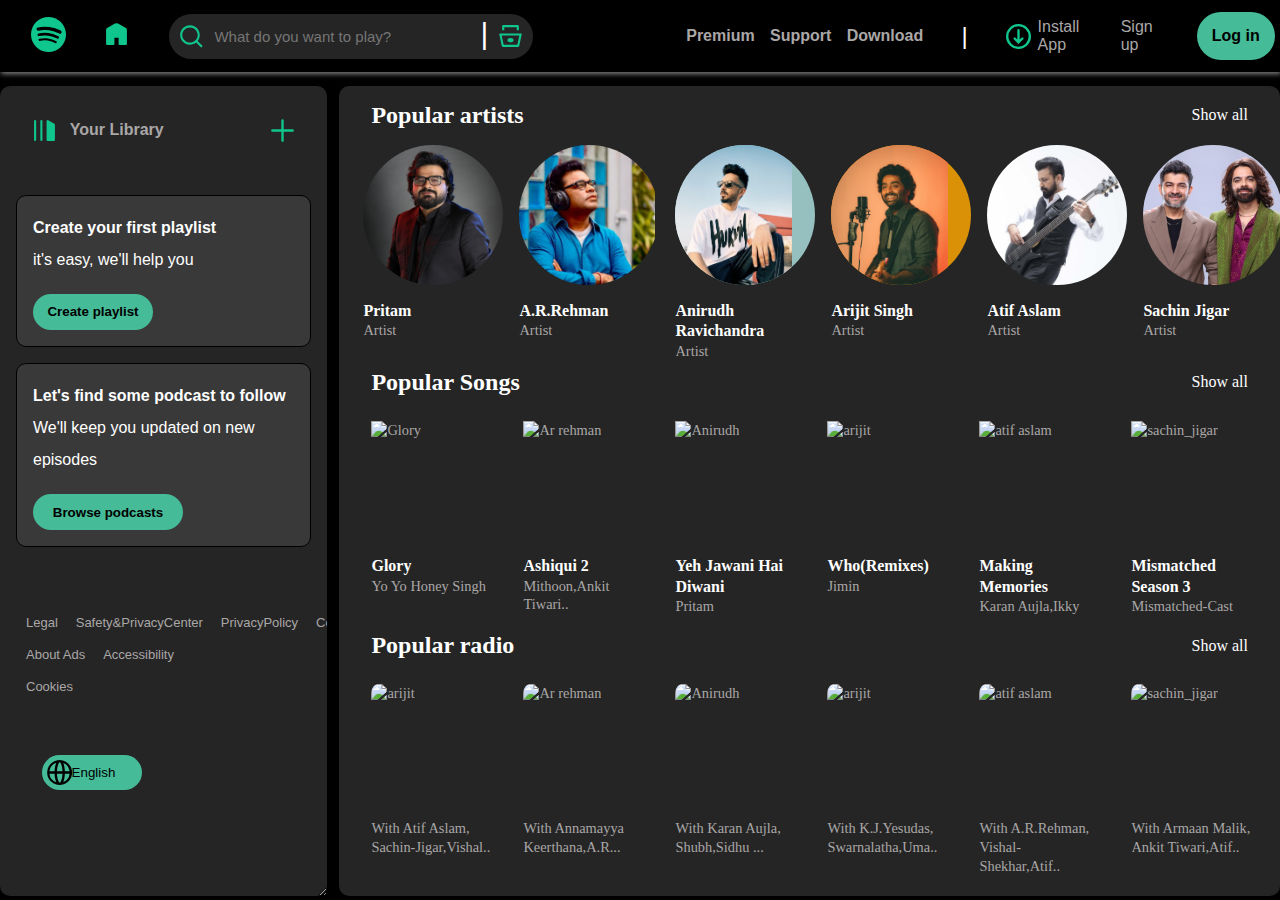
==== index.html @ 8db2e3e6 "some few updates and right sectoion almostr ready" ====
<!DOCTYPE html>
<html lang="en">
  <head>
    <meta charset="UTF-8" />
    <meta name="viewport" content="width=device-width, initial-scale=1.0" />
    <link rel="stylesheet" href="style.css" />
    <link rel="stylesheet" href="utility.css" />
    <title>Spotify Clone</title>
  </head>
  <body>
      <nav >
        <ul>
            <li>
                <img style="height: 35px;" src="/SVG/logo.svg" alt="spotify logo">
            </li>
            <li>
                <img src="/SVG/home.svg" alt="home logo">
            </li>
                <div id="listdiv">
                    <img src="SVG/search.svg" alt="">
                    <input type="search" placeholder="What do you want to play?"> <p>|</p>
                    <img src="SVG/folder.svg" alt="">
                </div>
            </li>
        </ul>
        <ul id="sideul">
          <div>
            <li>Premium</li>
            <li>Support</li>
            <li>Download</li>
          </div>
          <p style="font-size: x-large;">|</p>
          <li id="Install">
            <img src="SVG/download.svg" alt="download img ">
            <p>Install App</p>
          </li>
          <li >Sign up</li>
          <button>Log in</button>
        </ul>

      </nav>
      <div class="containor flex ">
      <div class="left">
        <div class="library">
          <p>
            <img src="SVG/library.svg" alt="library img">
            Your Library
          </p>
          <img src="SVG/plus.svg" alt="plus logo">
        </div>
        <div id="playlist">
          <div id="create">
            <p>Create your first playlist</p>
            <p>it's easy, we'll help you</p>
            <button>Create playlist</button>
          </div>
          <div id="podcast">
            <p>Let's find some podcast to follow </p>
            <p>We'll keep you updated on new episodes</p>
            <button>Browse podcasts</button>
          </div>
        </div>
        <div id="footer">
          <p>         
            <a href="">Legal</a>
            <a href="">Safety&PrivacyCenter</a>
            <a href="">PrivacyPolicy</a>
            <a href="">Cookies</a>
          </p>
          <p id="fp2">
            <a href="">About Ads</a>
            <a  href="">Accessibility</a>
          </p>
          <a id="cookie" href="">Cookies</a>
        </div>
        <button id="lang">
          <img src="SVG/global.svg" alt="global logo"> English
        </button>
      </div>
      <!-- right section starts -->
      <div class="right">
        <div class="artistCard">
          <div class="topline">
            <h2 >Popular artists</h2>
            <p>Show all</p>
          </div>
          <div class="artists">
            <div id="card1">
              <div class=" img">
              <img src="images/pritam.jpg" alt="">
              </div>
               <p id="para">Pritam</p>
                <p>Artist</p>  
            </div>
            <!-- card2 -->
             <div id="card1">
              <div class=" img">
              <img src="images/A.R.rehman.jpg" alt="Ar rehman">
              </div>
               <p id="para">A.R.Rehman</p>
                <p>Artist</p>  
            </div>
            <!-- card3 -->
             <div id="card1">
              <div style="background: rgb(149, 192, 191);" class=" img">
              <img src="images/anirudh.jpg" alt="Anirudh">
              </div>
               <p id="para">Anirudh <br> Ravichandra</p>
               <p id="para"></p>
                <p>Artist</p>  
            </div>
            <!-- card4 -->
             <div id="card1">
              <div style="background: rgb(218, 145, 8);" class=" img">
              <img  src="images/arijit.jpg" alt="arijit">
              </div>
               <p id="para">Arijit Singh</p>
                <p>Artist</p>  
            </div>
            <!-- card5 -->
             <div id="card1">
              <div class=" img">
              <img src="images/atif-aslam.jpg" alt="atif aslam">
              </div>
               <p id="para">Atif Aslam</p>
                <p>Artist</p>  
            </div>
            <!-- card6 -->
             <div id="card1">
              <div class=" img">
              <img src="images/sachin_jigar.jpg" alt="sachin_jigar">
              </div>
               <p id="para">Sachin Jigar</p>
                <p>Artist</p>  
            </div>
            <!-- card7 -->
             <div id="card1">
              <div class=" img">
              <img src="images/vishal_shekahr.jpg" alt="vishal_shekahr">
              </div>
               <p id="para">Vishal Shekhar</p>
                <p>Artist</p>  
            </div>
          </div>
        </div>
        <!-- songs -->
         <div class="artistCard">
          <div class="topline">
            <h2 >Popular Songs</h2>
            <p>Show all</p>
          </div>
          <div class="songlist">
            <div id="scard1">
              <div class=" img">
              <img src="https://i.scdn.co/image/ab67616d0000b273aad3f4b601ae8763b3fc4e88" alt="Glory">
              </div>
               <p id="para">Glory</p>
                <p>Yo Yo Honey Singh</p>  
            </div>
            <!-- card2 -->
             <div id="scard1">
              <div class=" img">
              <img src="https://i.scdn.co/image/ab67616d0000b2736404721c1943d5069f0805f3" alt="Ar rehman">
              </div>
               <p id="para">Ashiqui 2 </p>
                <p>Mithoon,Ankit Tiwari..</p>  
            </div>
            <!-- card3 -->
             <div id="scard1">
              <div class=" img">
              <img src="https://i.scdn.co/image/ab67616d0000b273707ea5b8023ac77d31756ed4" alt="Anirudh">
              </div>
               <p id="para">Yeh Jawani Hai Diwani</p>
                <p>Pritam</p>  
            </div>
            <!-- card4 -->
             <div id="scard1">
              <div class=" img">
              <img  src="https://i.scdn.co/image/ab67616d0000b2737f35adfbec3bb2bc8256802b" alt="arijit">
              </div>
               <p id="para">Who(Remixes)</p>
                <p>Jimin</p>  
            </div>
            <!-- card5 -->
             <div id="scard1">
              <div class=" img">
              <img src="https://i.scdn.co/image/ab67616d0000b273bb25239324c4e16ae01fda36" alt="atif aslam">
              </div>
               <p id="para">Making Memories</p>
                <p>Karan Aujla,Ikky</p>  
            </div>
            <!-- card6 -->
             <div id="scard1">
              <div class=" img">
              <img src="https://i.scdn.co/image/ab67616d0000b27379f4a87c23143f0abb14c279" alt="sachin_jigar">
              </div>
               <p id="para">Mismatched Season 3</p>
                <p>Mismatched-Cast</p>  
            </div>
            <!-- card 7 -->
             <div id="scard1">
              <div class=" img">
              <img src="https://i.scdn.co/image/ab67616d0000b27372a77d038887cdc425f5ee55" alt="sachin_jigar">
              </div>
               <p id="para">Jo Tum Mere Ho</p>
                <p>Anuv Jain</p>  
            </div>
          </div>
        </div>
        <!-- Radio -->
         <div class="artistCard">
          <div class="topline">
            <h2 >Popular radio</h2>
            <p>Show all</p>
          </div>
          <div class="songlist">
            <div  id="scard1">
              <div style="border-radius: 10px;" class=" img">
              <img src="https://pickasso.spotifycdn.com/image/ab67c0de0000deef/dt/v1/img/radio/artist/4YRxDV8wJFPHPTeXepOstw/en" alt="arijit">
              </div>
                <p>With Atif Aslam, Sachin-Jigar,Vishal..</p>  
            </div>
            <!-- card2 -->
             <div id="scard1">
              <div style="border-radius: 10px;" class=" img">
              <img src="https://pickasso.spotifycdn.com/image/ab67c0de0000deef/dt/v1/img/radio/artist/2ae6PxICSOZHvjqiCcgon8/en" alt="Ar rehman">
              </div>
                <p>With Annamayya Keerthana,A.R...</p>  
            </div>
            <!-- card3 -->
             <div id="scard1">
              <div style="border-radius: 10px;" class=" img">
              <img src="https://pickasso.spotifycdn.com/image/ab67c0de0000deef/dt/v1/img/radio/artist/2FKWNmZWDBZR4dE5KX4plR/en" alt="Anirudh">
              </div>
                <p>With Karan Aujla, Shubh,Sidhu ...</p>  
            </div>
            <!-- card4 -->
             <div id="scard1">
              <div style="border-radius: 10px;" class=" img">
              <img  src="https://pickasso.spotifycdn.com/image/ab67c0de0000deef/dt/v1/img/radio/artist/3m49WVMU4zCkaVEKb8kFW7/en" alt="arijit">
              </div>
                <p>With K.J.Yesudas, Swarnalatha,Uma..</p>  
            </div>
            <!-- card5 -->
             <div id="scard1">
              <div style="border-radius: 10px;" class=" img">
              <img src="https://pickasso.spotifycdn.com/image/ab67c0de0000deef/dt/v1/img/radio/artist/0oOet2f43PA68X5RxKobEy/en" alt="atif aslam">
              </div>
                <p>With A.R.Rehman, Vishal-Shekhar,Atif..</p>  
            </div>
            <!-- card6 -->
             <div id="scard1">
              <div style="border-radius: 10px;" class=" img">
              <img src="https://pickasso.spotifycdn.com/image/ab67c0de0000deef/dt/v1/img/radio/artist/4fEkbug6kZzzJ8eYX6Kbbp/en" alt="sachin_jigar">
              </div>
                <p>With Armaan Malik, Ankit Tiwari,Atif..</p>  
            </div>
            <!-- card 7 -->
             <div id="scard1">
              <div style="border-radius: 10px;" class=" img">
              <img src="https://pickasso.spotifycdn.com/image/ab67c0de0000deef/dt/v1/img/radio/artist/1mYsTxnqsietFxj1OgoGbG/en" alt="sachin_jigar">
              </div>
                <p>With Anirudh Ravichander,...</p>  
            </div>
          </div>
        </div>
        <!-- Featured Charts -->
         <div class="artistCard">
          <div class="topline">
            <h2 >Featured Charts</h2>
            <p>Show all</p>
          </div>
          <div class="songlist">
            <div id="scard1">
              <div class=" img">
              <img src="https://charts-images.scdn.co/assets/locale_en/regional/weekly/region_global_default.jpg" alt="Glory">
              </div>
                <p>Your weekly update of the most played track..</p>  
            </div>
            <!-- card2 -->
             <div id="scard1">
              <div class=" img">
              <img src="https://charts-images.scdn.co/assets/locale_en/regional/weekly/region_in_default.jpg" alt="Ar rehman">
              </div>
                <p>Your weekly update of the most played track..</p>  
            </div>
            <!-- card3 -->
             <div id="scard1">
              <div class=" img">
              <img src="https://charts-images.scdn.co/assets/locale_en/regional/daily/region_global_default.jpg" alt="Anirudh">
              </div>
                <p>Your daily update of the most played track..</p>  
            </div>
            <!-- card4 -->
             <div id="scard1">
              <div class=" img">
              <img  src="https://charts-images.scdn.co/assets/locale_en/viral/daily/region_global_default.jpg" alt="arijit">
              </div>
                <p>Your daily update of the most played track..</p>  
            </div>
            <!-- card5 -->
             <div id="scard1">
              <div class=" img">
              <img src="https://charts-images.scdn.co/assets/locale_en/viral/daily/region_in_default.jpg" alt="atif aslam">
              </div>
                <p>Your daily update of the most played track..</p>  
            </div>
        </div>
        <!-- India's Best -->
         <div class="artistCard">
          <div class="topline">
            <h2 >India's Best</h2>
            <p>Show all</p>
          </div>
          <div class="songlist">
            <div id="scard1">
              <div class=" img">
              <img src="https://i.scdn.co/image/ab67706f000000022a892868297cec430f6fdeaf" alt="I-pop icons">
              </div>
                <p>Hottest tracks from your favourite i-Pop</p>  
            </div>
            <!-- card2 -->
             <div id="scard1">
              <div class=" img">
              <img src="https://i.scdn.co/image/ab67706f0000000213c0e9696b1b67551355fa64" alt="bollywood central">
              </div>
                <p>Bollywood Central,jab baje toh seedha..</p>  
            </div>
            <!-- card3 -->
             <div id="scard1">
              <div class=" img">
              <img src="https://i.scdn.co/image/ab67706f000000024546eb67c6c1669f83865632" alt="punjabi hits">
              </div>
                <p>Ultimate 101 Punjabi Hits with Karan Aujla</p>  
            </div>
            <!-- card4 -->
             <div id="scard1">
              <div class=" img">
              <img  src="https://i.scdn.co/image/ab67706f000000024e1563387174f7a0c6b5e0ca" alt="Kollywood">
              </div>
                <p>Finest collection of Tamil Music from the..</p>  
            </div>
            <!-- card5 -->
             <div id="scard1">
              <div class=" img">
              <img src="https://i.scdn.co/image/ab67706f00000002dda381d6e4b5ebc246bada8a" alt="atif aslam">
              </div>
                <p>The finest set of Telugu music from th..</p>  
            </div>
            <!-- card6 -->
             <div id="scard1">
              <div class=" img">
              <img src="https://i.scdn.co/image/ab67706f00000002e2881c83b28f451044b0b8f7" alt="Mollywood Gold">
              </div>
                <p>Finest collection of Tamil Music from the..</p>  
            </div>
            <!-- card 7 -->
             <div id="scard1">
              <div class=" img">
              <img src="https://i.scdn.co/image/ab67706f000000020eb65502ec7c16e666228501" alt="sachin_jigar">
              </div>
               <p id="para">Jo Tum Mere Ho</p>
                <p>Anuv Jain</p>  
            </div>
          </div>
        </div>
        <!-- end -->
      </div>
    </div>
  </body>
</html>
---- style.css ----
body{
    background: black; 
    color: white;
}
*{
    margin: 0;
    padding: 0;
}
nav{
    max-width:100vw;
    box-shadow: 1px 2px 5px gray;
    height: 8vh;
    box-sizing: border-box;
    padding: 5px;
    display: flex;
    justify-content: space-between;
}
ul{
    font-family:sans-serif  ;
    font-weight: 420;
    height: 100%;
    width: 45vw;
    padding-left: 2vw;
    align-items: center;
    display: flex;
    gap: 3vw;
}
ul>li,#listdiv img{
    list-style: none;
    cursor: pointer;
}
#listdiv{
    border: 2px solid black;
    border-radius: 40px;
    background: #252525;
    padding: 3px;
    box-shadow: 1px 1px 3px gray,-1px -1px px gray;
    padding-inline: 10px;
    display: flex;
    box-sizing: border-box;
    gap: 10px;
    align-items: center;
}
#listdiv>p{
    font-size: 30px;
    margin-bottom: 5px;
}
#listdiv>input,
#listdiv>input:visited {
    color: white;
    border: none;
    background: transparent;
    outline: none;
    font-size: 15px;
    height: 25px;
    width: 20vw;
}
#listdiv:hover{
    border: 2px solid rgb(56, 180, 143);
}
img{
    height: 25px;
}
li>img,#listdiv img,.library p img,.library img{
filter: invert(54%) sepia(68%) saturate(499%) hue-rotate(110deg) brightness(99%) contrast(99%);
    z-index: 1;
}
#sideul button:hover{
    transform: scale(1.05);
    color: white;
    transition: all 200ms ease-in;
}
#sideul div li:hover,#sideul li:hover{
    transform: scale(1.1);
    color: white;
    transition: all 200ms ease-in;
}
#sideul{
    width: 46vw;
}
#sideul div{
    display: flex;
    gap: 1.2vw;
}
#sideul li{
    color: rgb(170, 167, 167);
}
#sideul div li{
    list-style: none;
    cursor: pointer;
    font-weight: bold;
    color: rgb(170, 167, 167);
}
ul button{
    padding: 15px;
    width: 100px;
    background: rgb(69, 187, 151);
    border-radius: 50px;
    font-size: 1rem;
    border: none;
    font-weight: bolder;
    cursor: pointer;
}
#Install{
    display: flex;
    align-items: center;
    gap: 0.5vw;
    color: rgb(170, 167, 167);
    width:110px;
}

/* left section starts  */
.containor{
    max-width: 100vw;
    padding-top: 1.5vh;
    display: flex;
    height: 90vh;
    justify-content: center;
    gap: 1vw;
    margin: auto;
}

.left{
    resize: horizontal;
    overflow-x: auto;
    background: #252525;
    border-radius: 10px;
    font-family: sans-serif;
    width: 24vw;
}
.left div , .left{
    padding: 1rem;
}

/* left section */
.library p{
    display: flex;
    align-items: center;
    gap:1vw;
    color: rgb(170, 167, 167);
    font-weight:bold;
}
.library{
    display: flex;
    justify-content: space-between;
    margin-bottom: 4vh;
}
#playlist{
    display: grid;
    height: 40vh;
    grid-template-columns: 1fr;
    overflow:auto;
    gap: 1vh;
    margin: 0;
    padding: 0;
}
#create,#podcast{
    border: 1px solid black;
    line-height: 2;
    border-radius: 10px;
    height: fit-content;
    background: #393939;
}
#create button,#podcast button{
    margin-top: 2vh;
    background: rgb(69, 187, 151);
    height: 4vh;
    font-weight: bold;
    width: 120px;
    border: none;
    border-radius: 50px;
    padding: 5px;
}
#create button:hover,
#podcast button:hover{
    transform: scale(1.05);
    transition: transform 100ms ease-in;
}
#podcast button{
    width: 150px;
}
#create :nth-child(1),#podcast :nth-child(1){
    font-weight: bold;
}

#footer{
    margin-top: 5vh;
    display: flex;
    padding: 10px;
    font-size: small;
    flex-wrap: wrap;
    line-height: 2;
    gap: 0.5vw;
}
#footer p{
    width: 100%;
    display: flex;
    gap: 1.4vw;
}
#fp2 {
    width: 100%;
    display: flex;
    gap: 2vw;
}
a{
    text-decoration: none;
    color: rgb(170, 167, 167);
}
a:hover{
    color: white;
    transform: scale(1.05);
    transition: all 100ms ease;
    text-decoration: underline;
}
#lang{
    display: flex;
    align-items: center;
    width: 100px;
    margin-top: 5vh;
    margin-left: 2vw;
    background: rgb(69, 187, 151);
    padding: 5px;
    border: none;
    border-radius: 50px;
}

/* right section starts here */
.right{
    border-radius: 10px;
    padding: 1rem;
    background: #252525;
    width: 74vw;
    overflow-y: scroll;
}
.artistCard{
    width: 100%;
    margin: 0;
    padding: 0;
}
.topline{
    
    display: flex;
    margin-bottom: .5rem;
    padding-inline: 1rem;
    align-items: center;
    justify-content: space-between;
}
#card1 div {
    border-radius: 50%;
    height: 140px;
    margin-bottom: 1rem;
    width: 140px;
    overflow: hidden;
}

#card1>div img {
    /* object-position: center; */
    height: 100%;
    object-fit: contain;
}
#card1{
    padding: .5rem;
    border-radius: 10px;
    line-height: 1.3;
    font-size: 1rem;
}
#card1 :last-child,#scard1 :last-child{
    font-size: 0.9rem;
    color: rgb(170, 167, 167);
}
#card1:hover,#scard1:hover{
    background: linear-gradient(#252525, #2d2d2d);
    transition: all 20s ease-in;
}
#para{
    font-weight: bolder;
}
#para:hover{
    text-decoration: underline;
}
.topline>h2:hover,.topline p:hover{
    /* font-weight: bold; */
    cursor: pointer;
    text-decoration: underline;

}
#scard1 div {
    /* border-radius: 50%; */
    height: 120px;
    margin-bottom: 1rem;
    width: 120px;
    overflow: hidden;
}
#rcard1 div {
    border-radius: 10px;
    height: 120px;
    margin-bottom: 1rem;
    width: 120px;
    overflow: hidden;
}

#scard1>div img {
    /* object-position: center; */
    height: 100%;
    object-fit: contain;
}
.songlist,.artists {
    width: 100%;
    display: grid;
    grid-template-columns: repeat(7,1fr);
}

#scard1 {
    padding: 1rem;
    border-radius: 10px;
    line-height: 1.3;
    font-size: 1rem;
}
---- utility.css ----
.border {
    border: 1px solid red;
}

.flex {
    display: flex;
}

.justify {
    justify-content: center;
}

.align {
    align-items: center;
}
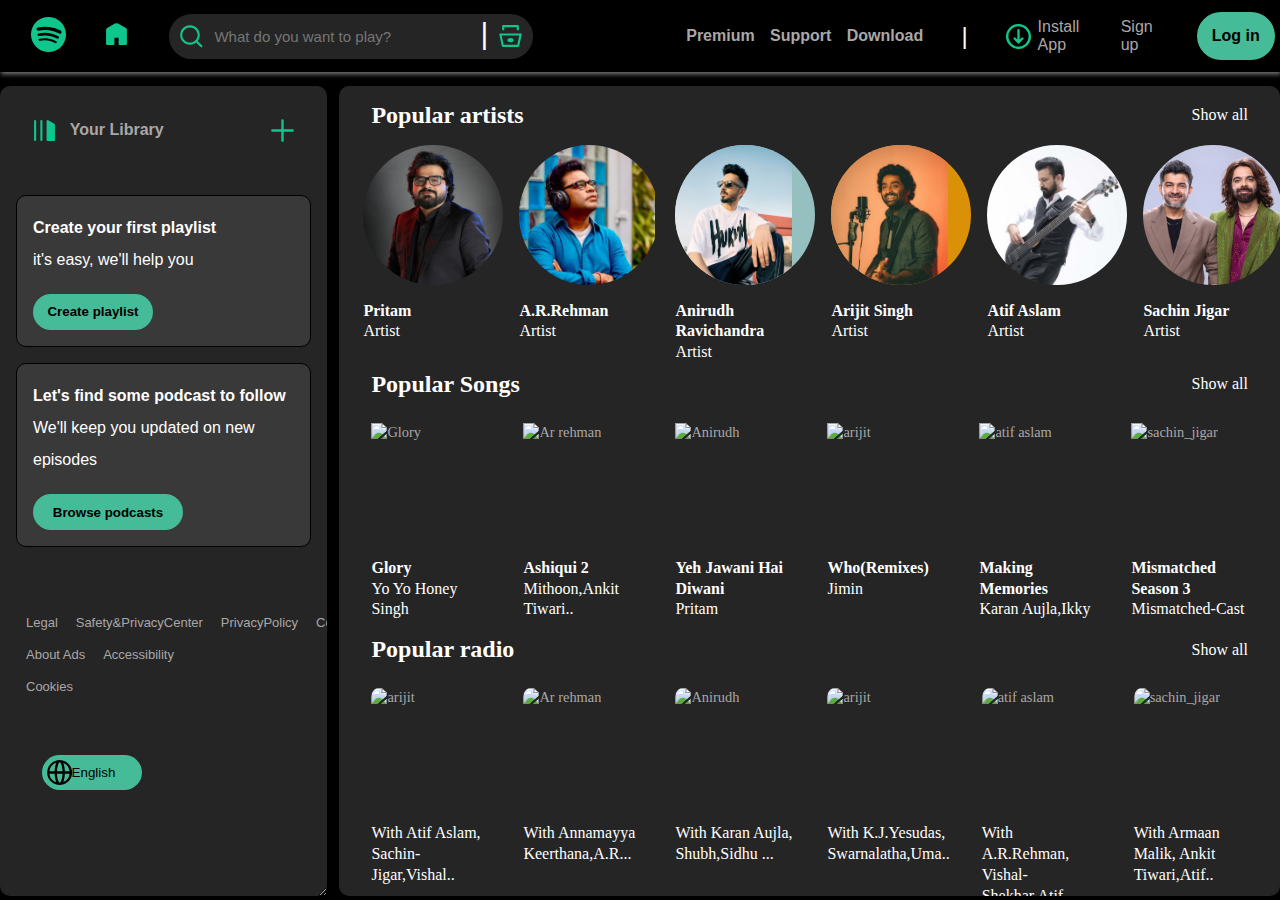
==== commit b03ccc91: "ui is ready now" ====
--- a/index.html
+++ b/index.html
@@ -91,6 +91,9 @@
               </div>
                <p id="para">Pritam</p>
                 <p>Artist</p>  
+                <div id="playbutton">
+                  <img src="SVG/play.svg" alt="playbutton">
+                </div>
             </div>
             <!-- card2 -->
              <div id="card1">
@@ -99,6 +102,9 @@
               </div>
                <p id="para">A.R.Rehman</p>
                 <p>Artist</p>  
+                <div id="playbutton">
+                  <img src="SVG/play.svg" alt="playbutton">
+                </div>
             </div>
             <!-- card3 -->
              <div id="card1">
@@ -108,6 +114,9 @@
                <p id="para">Anirudh <br> Ravichandra</p>
                <p id="para"></p>
                 <p>Artist</p>  
+                <div id="playbutton">
+                  <img src="SVG/play.svg" alt="playbutton">
+                </div>
             </div>
             <!-- card4 -->
              <div id="card1">
@@ -116,6 +125,9 @@
               </div>
                <p id="para">Arijit Singh</p>
                 <p>Artist</p>  
+                <div id="playbutton">
+                  <img src="SVG/play.svg" alt="playbutton">
+                </div>
             </div>
             <!-- card5 -->
              <div id="card1">
@@ -124,6 +136,9 @@
               </div>
                <p id="para">Atif Aslam</p>
                 <p>Artist</p>  
+                <div id="playbutton">
+                  <img src="SVG/play.svg" alt="playbutton">
+                </div>
             </div>
             <!-- card6 -->
              <div id="card1">
@@ -132,6 +147,9 @@
               </div>
                <p id="para">Sachin Jigar</p>
                 <p>Artist</p>  
+                <div id="playbutton">
+                  <img src="SVG/play.svg" alt="playbutton">
+                </div>
             </div>
             <!-- card7 -->
              <div id="card1">
@@ -139,7 +157,10 @@
               <img src="images/vishal_shekahr.jpg" alt="vishal_shekahr">
               </div>
                <p id="para">Vishal Shekhar</p>
-                <p>Artist</p>  
+                <p>Artist</p>
+                <div id="playbutton">
+                  <img src="SVG/play.svg" alt="playbutton">
+                </div>  
             </div>
           </div>
         </div>
@@ -156,6 +177,9 @@
               </div>
                <p id="para">Glory</p>
                 <p>Yo Yo Honey Singh</p>  
+                <div id="playbutton">
+                  <img src="SVG/play.svg" alt="playbutton">
+                </div>
             </div>
             <!-- card2 -->
              <div id="scard1">
@@ -164,6 +188,9 @@
               </div>
                <p id="para">Ashiqui 2 </p>
                 <p>Mithoon,Ankit Tiwari..</p>  
+                <div id="playbutton">
+                  <img src="SVG/play.svg" alt="playbutton">
+                </div>
             </div>
             <!-- card3 -->
              <div id="scard1">
@@ -172,6 +199,9 @@
               </div>
                <p id="para">Yeh Jawani Hai Diwani</p>
                 <p>Pritam</p>  
+                <div id="playbutton">
+                  <img src="SVG/play.svg" alt="playbutton">
+                </div>
             </div>
             <!-- card4 -->
              <div id="scard1">
@@ -180,6 +210,9 @@
               </div>
                <p id="para">Who(Remixes)</p>
                 <p>Jimin</p>  
+                <div id="playbutton">
+                  <img src="SVG/play.svg" alt="playbutton">
+                </div>
             </div>
             <!-- card5 -->
              <div id="scard1">
@@ -187,7 +220,10 @@
               <img src="https://i.scdn.co/image/ab67616d0000b273bb25239324c4e16ae01fda36" alt="atif aslam">
               </div>
                <p id="para">Making Memories</p>
-                <p>Karan Aujla,Ikky</p>  
+                <p>Karan Aujla,Ikky</p>
+                <div id="playbutton">
+                  <img src="SVG/play.svg" alt="playbutton">
+                </div>  
             </div>
             <!-- card6 -->
              <div id="scard1">
@@ -195,7 +231,10 @@
               <img src="https://i.scdn.co/image/ab67616d0000b27379f4a87c23143f0abb14c279" alt="sachin_jigar">
               </div>
                <p id="para">Mismatched Season 3</p>
-                <p>Mismatched-Cast</p>  
+                <p>Mismatched-Cast</p>
+                <div id="playbutton">
+                  <img src="SVG/play.svg" alt="playbutton">
+                </div>  
             </div>
             <!-- card 7 -->
              <div id="scard1">
@@ -204,6 +243,9 @@
               </div>
                <p id="para">Jo Tum Mere Ho</p>
                 <p>Anuv Jain</p>  
+                <div id="playbutton">
+                  <img src="SVG/play.svg" alt="playbutton">
+                </div>
             </div>
           </div>
         </div>
@@ -219,6 +261,9 @@
               <img src="https://pickasso.spotifycdn.com/image/ab67c0de0000deef/dt/v1/img/radio/artist/4YRxDV8wJFPHPTeXepOstw/en" alt="arijit">
               </div>
                 <p>With Atif Aslam, Sachin-Jigar,Vishal..</p>  
+                <div id="playbutton">
+                  <img src="SVG/play.svg" alt="playbutton">
+                </div>
             </div>
             <!-- card2 -->
              <div id="scard1">
@@ -226,13 +271,19 @@
               <img src="https://pickasso.spotifycdn.com/image/ab67c0de0000deef/dt/v1/img/radio/artist/2ae6PxICSOZHvjqiCcgon8/en" alt="Ar rehman">
               </div>
                 <p>With Annamayya Keerthana,A.R...</p>  
+                <div id="playbutton">
+                  <img src="SVG/play.svg" alt="playbutton">
+                </div>
             </div>
             <!-- card3 -->
              <div id="scard1">
               <div style="border-radius: 10px;" class=" img">
               <img src="https://pickasso.spotifycdn.com/image/ab67c0de0000deef/dt/v1/img/radio/artist/2FKWNmZWDBZR4dE5KX4plR/en" alt="Anirudh">
               </div>
-                <p>With Karan Aujla, Shubh,Sidhu ...</p>  
+                <p>With Karan Aujla, Shubh,Sidhu ...</p>
+                <div id="playbutton">
+                  <img src="SVG/play.svg" alt="playbutton">
+                </div>  
             </div>
             <!-- card4 -->
              <div id="scard1">
@@ -240,13 +291,19 @@
               <img  src="https://pickasso.spotifycdn.com/image/ab67c0de0000deef/dt/v1/img/radio/artist/3m49WVMU4zCkaVEKb8kFW7/en" alt="arijit">
               </div>
                 <p>With K.J.Yesudas, Swarnalatha,Uma..</p>  
+                <div id="playbutton">
+                  <img src="SVG/play.svg" alt="playbutton">
+                </div>
             </div>
             <!-- card5 -->
              <div id="scard1">
               <div style="border-radius: 10px;" class=" img">
               <img src="https://pickasso.spotifycdn.com/image/ab67c0de0000deef/dt/v1/img/radio/artist/0oOet2f43PA68X5RxKobEy/en" alt="atif aslam">
               </div>
-                <p>With A.R.Rehman, Vishal-Shekhar,Atif..</p>  
+                <p>With A.R.Rehman, Vishal-Shekhar,Atif..</p> 
+                <div id="playbutton">
+                  <img src="SVG/play.svg" alt="playbutton">
+                </div> 
             </div>
             <!-- card6 -->
              <div id="scard1">
@@ -254,6 +311,9 @@
               <img src="https://pickasso.spotifycdn.com/image/ab67c0de0000deef/dt/v1/img/radio/artist/4fEkbug6kZzzJ8eYX6Kbbp/en" alt="sachin_jigar">
               </div>
                 <p>With Armaan Malik, Ankit Tiwari,Atif..</p>  
+                <div id="playbutton">
+                  <img src="SVG/play.svg" alt="playbutton">
+                </div>
             </div>
             <!-- card 7 -->
              <div id="scard1">
@@ -261,6 +321,9 @@
               <img src="https://pickasso.spotifycdn.com/image/ab67c0de0000deef/dt/v1/img/radio/artist/1mYsTxnqsietFxj1OgoGbG/en" alt="sachin_jigar">
               </div>
                 <p>With Anirudh Ravichander,...</p>  
+                <div id="playbutton">
+                  <img src="SVG/play.svg" alt="playbutton">
+                </div>
             </div>
           </div>
         </div>
@@ -276,13 +339,19 @@
               <img src="https://charts-images.scdn.co/assets/locale_en/regional/weekly/region_global_default.jpg" alt="Glory">
               </div>
                 <p>Your weekly update of the most played track..</p>  
+                <div id="playbutton">
+                  <img src="SVG/play.svg" alt="playbutton">
+                </div>
             </div>
             <!-- card2 -->
              <div id="scard1">
               <div class=" img">
               <img src="https://charts-images.scdn.co/assets/locale_en/regional/weekly/region_in_default.jpg" alt="Ar rehman">
               </div>
-                <p>Your weekly update of the most played track..</p>  
+                <p>Your weekly update of the most played track..</p> 
+                <div id="playbutton">
+                  <img src="SVG/play.svg" alt="playbutton">
+                </div> 
             </div>
             <!-- card3 -->
              <div id="scard1">
@@ -290,6 +359,9 @@
               <img src="https://charts-images.scdn.co/assets/locale_en/regional/daily/region_global_default.jpg" alt="Anirudh">
               </div>
                 <p>Your daily update of the most played track..</p>  
+                <div id="playbutton">
+                  <img src="SVG/play.svg" alt="playbutton">
+                </div>
             </div>
             <!-- card4 -->
              <div id="scard1">
@@ -297,6 +369,9 @@
               <img  src="https://charts-images.scdn.co/assets/locale_en/viral/daily/region_global_default.jpg" alt="arijit">
               </div>
                 <p>Your daily update of the most played track..</p>  
+                <div id="playbutton">
+                  <img src="SVG/play.svg" alt="playbutton">
+                </div>
             </div>
             <!-- card5 -->
              <div id="scard1">
@@ -304,6 +379,9 @@
               <img src="https://charts-images.scdn.co/assets/locale_en/viral/daily/region_in_default.jpg" alt="atif aslam">
               </div>
                 <p>Your daily update of the most played track..</p>  
+                <div id="playbutton">
+                  <img src="SVG/play.svg" alt="playbutton">
+                </div>
             </div>
         </div>
         <!-- India's Best -->
@@ -318,13 +396,19 @@
               <img src="https://i.scdn.co/image/ab67706f000000022a892868297cec430f6fdeaf" alt="I-pop icons">
               </div>
                 <p>Hottest tracks from your favourite i-Pop</p>  
+                <div id="playbutton">
+                  <img src="SVG/play.svg" alt="playbutton">
+                </div>
             </div>
             <!-- card2 -->
              <div id="scard1">
               <div class=" img">
               <img src="https://i.scdn.co/image/ab67706f0000000213c0e9696b1b67551355fa64" alt="bollywood central">
               </div>
-                <p>Bollywood Central,jab baje toh seedha..</p>  
+                <p>Bollywood Central,jab baje toh seedha..</p> 
+                <div id="playbutton">
+                  <img src="SVG/play.svg" alt="playbutton">
+                </div> 
             </div>
             <!-- card3 -->
              <div id="scard1">
@@ -332,13 +416,19 @@
               <img src="https://i.scdn.co/image/ab67706f000000024546eb67c6c1669f83865632" alt="punjabi hits">
               </div>
                 <p>Ultimate 101 Punjabi Hits with Karan Aujla</p>  
+                <div id="playbutton">
+                  <img src="SVG/play.svg" alt="playbutton">
+                </div>
             </div>
             <!-- card4 -->
              <div id="scard1">
               <div class=" img">
               <img  src="https://i.scdn.co/image/ab67706f000000024e1563387174f7a0c6b5e0ca" alt="Kollywood">
               </div>
-                <p>Finest collection of Tamil Music from the..</p>  
+                <p>Finest collection of Tamil Music from the..</p> 
+                <div id="playbutton">
+                  <img src="SVG/play.svg" alt="playbutton">
+                </div> 
             </div>
             <!-- card5 -->
              <div id="scard1">
@@ -346,26 +436,35 @@
               <img src="https://i.scdn.co/image/ab67706f00000002dda381d6e4b5ebc246bada8a" alt="atif aslam">
               </div>
                 <p>The finest set of Telugu music from th..</p>  
+                <div id="playbutton">
+                  <img src="SVG/play.svg" alt="playbutton">
+                </div>
             </div>
             <!-- card6 -->
              <div id="scard1">
               <div class=" img">
               <img src="https://i.scdn.co/image/ab67706f00000002e2881c83b28f451044b0b8f7" alt="Mollywood Gold">
               </div>
-                <p>Finest collection of Tamil Music from the..</p>  
+                <p>Finest collection of Tamil Music from the..</p> 
+                <div id="playbutton">
+                  <img src="SVG/play.svg" alt="playbutton">
+                </div> 
             </div>
             <!-- card 7 -->
              <div id="scard1">
               <div class=" img">
               <img src="https://i.scdn.co/image/ab67706f000000020eb65502ec7c16e666228501" alt="sachin_jigar">
               </div>
-               <p id="para">Jo Tum Mere Ho</p>
-                <p>Anuv Jain</p>  
+                <p>India's Rap Scene Cover-Sidhu..</p>  
+                <div id="playbutton">
+                  <img src="SVG/play.svg" alt="playbutton">
+                </div>
             </div>
           </div>
         </div>
         <!-- end -->
       </div>
     </div>
+    <script src="script.js"></script>
   </body>
 </html>
--- a/style.css
+++ b/style.css
@@ -259,6 +259,7 @@
     object-fit: contain;
 }
 #card1{
+    position: relative;
     padding: .5rem;
     border-radius: 10px;
     line-height: 1.3;
@@ -311,8 +312,29 @@
 }
 
 #scard1 {
+    position: relative;
     padding: 1rem;
     border-radius: 10px;
     line-height: 1.3;
     font-size: 1rem;
+}
+#playbutton{
+    width: 40px !important;
+    height: 40px !important;
+    border-radius: 50px;
+    cursor: pointer;
+    position: absolute;
+    top: 45%;
+    left: 60%;
+    display: none;
+    align-items: center;
+    justify-content: center;
+    overflow: hidden;
+    background: rgb(49, 220, 63);
+}
+#playbutton img{
+    width: 70%;
+}
+#scard1:hover #playbutton,#card1:hover #playbutton{
+    display: flex;
 }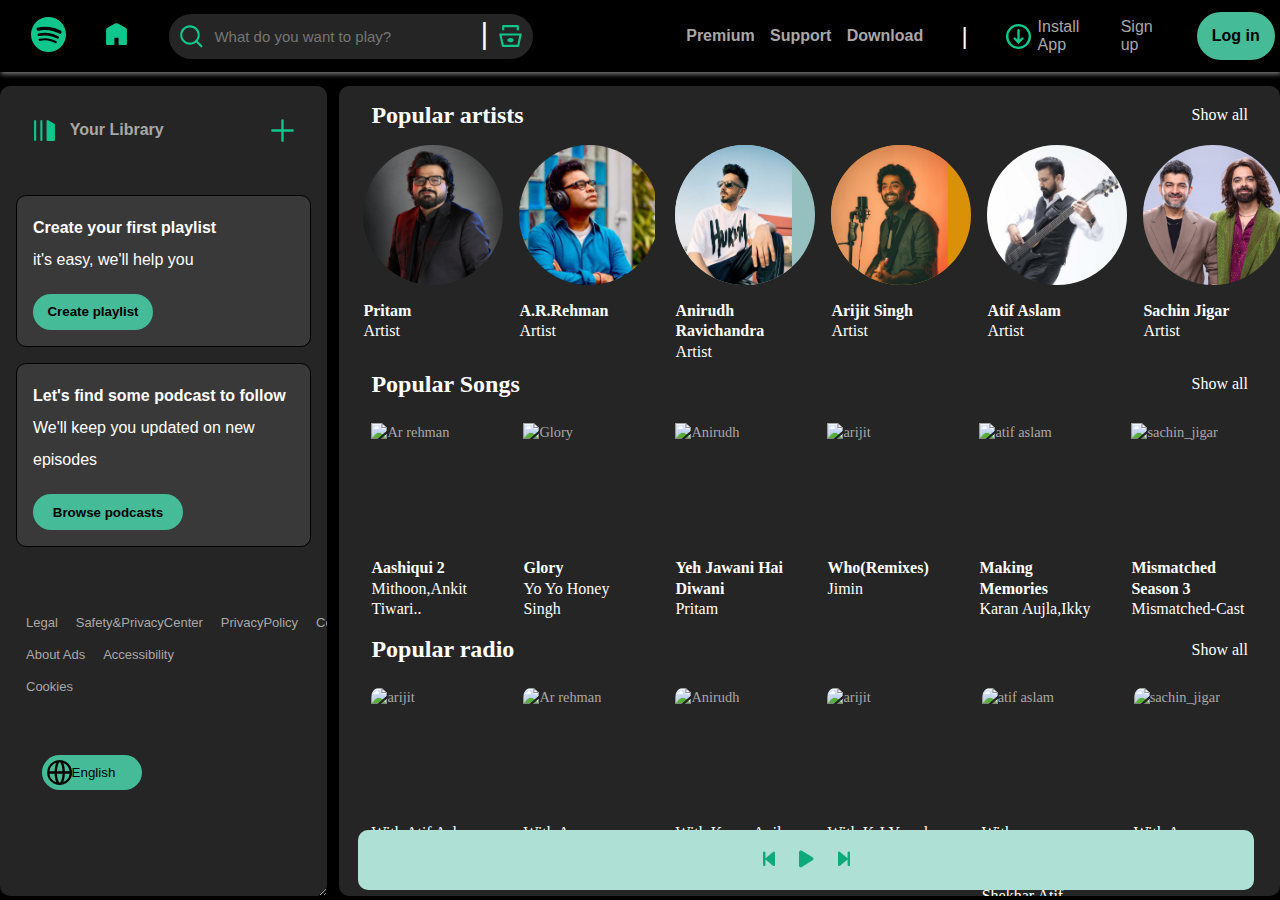
==== commit 826329f7: "Player is ready" ====
--- a/index.html
+++ b/index.html
@@ -4,6 +4,7 @@
     <meta charset="UTF-8" />
     <meta name="viewport" content="width=device-width, initial-scale=1.0" />
     <link rel="stylesheet" href="style.css" />
+    <link rel="stylesheet" href="https://cdnjs.cloudflare.com/ajax/libs/font-awesome/6.7.2/css/all.min.css" integrity="sha512-Evv84Mr4kqVGRNSgIGL/F/aIDqQb7xQ2vcrdIwxfjThSH8CSR7PBEakCr51Ck+w+/U6swU2Im1vVX0SVk9ABhg==" crossorigin="anonymous" referrerpolicy="no-referrer" />
     <link rel="stylesheet" href="utility.css" />
     <title>Spotify Clone</title>
   </head>
@@ -171,33 +172,33 @@
             <p>Show all</p>
           </div>
           <div class="songlist">
-            <div id="scard1">
+            <div id="scard1" class="Aashiqui title">
+              <div class=" img">
+                <img src="https://i.scdn.co/image/ab67616d0000b2736404721c1943d5069f0805f3" alt="Ar rehman">
+              </div>
+              <p  id="para">Aashiqui 2 </p>
+              <p>Mithoon,Ankit Tiwari..</p>  
+              <div id="playbutton">
+                <img src="SVG/play.svg" alt="playbutton">
+              </div>
+            </div>
+            <!-- card2 -->
+            <div id="scard1" class="Glory title">
               <div class=" img">
               <img src="https://i.scdn.co/image/ab67616d0000b273aad3f4b601ae8763b3fc4e88" alt="Glory">
               </div>
-               <p id="para">Glory</p>
+               <p  id="para">Glory</p>
                 <p>Yo Yo Honey Singh</p>  
                 <div id="playbutton">
                   <img src="SVG/play.svg" alt="playbutton">
                 </div>
             </div>
-            <!-- card2 -->
-             <div id="scard1">
-              <div class=" img">
-              <img src="https://i.scdn.co/image/ab67616d0000b2736404721c1943d5069f0805f3" alt="Ar rehman">
-              </div>
-               <p id="para">Ashiqui 2 </p>
-                <p>Mithoon,Ankit Tiwari..</p>  
-                <div id="playbutton">
-                  <img src="SVG/play.svg" alt="playbutton">
-                </div>
-            </div>
             <!-- card3 -->
-             <div id="scard1">
+             <div id="scard1" class="Yeh_Jawani_Hai title">
               <div class=" img">
               <img src="https://i.scdn.co/image/ab67616d0000b273707ea5b8023ac77d31756ed4" alt="Anirudh">
               </div>
-               <p id="para">Yeh Jawani Hai Diwani</p>
+               <p  id="para">Yeh Jawani Hai Diwani</p>
                 <p>Pritam</p>  
                 <div id="playbutton">
                   <img src="SVG/play.svg" alt="playbutton">
@@ -463,7 +464,17 @@
           </div>
         </div>
         <!-- end -->
+        </div>
+        <div class="player">
+          <div class="controls" id="controller">
+            <i id="prev" class="fa-solid fa-backward-step"></i>
+            <i id="play" class="fa-solid fa-play"></i>
+            <i id="pause" class="fa-solid fa-circle-pause"></i>
+            <i id="next" class="fa-solid fa-forward-step"></i>
+          </div>
+        </div>
       </div>
+
     </div>
     <script src="script.js"></script>
   </body>
--- a/style.css
+++ b/style.css
@@ -61,7 +61,7 @@
 img{
     height: 25px;
 }
-li>img,#listdiv img,.library p img,.library img{
+li>img,#listdiv img,.library p img,.library img,i{
 filter: invert(54%) sepia(68%) saturate(499%) hue-rotate(110deg) brightness(99%) contrast(99%);
     z-index: 1;
 }
@@ -226,6 +226,7 @@
 
 /* right section starts here */
 .right{
+    position: relative;
     border-radius: 10px;
     padding: 1rem;
     background: #252525;
@@ -337,4 +338,34 @@
 }
 #scard1:hover #playbutton,#card1:hover #playbutton{
     display: flex;
+}
+.player{
+    width: 70%;
+    height: 60px;
+    background: #afe0d5;
+    border-radius: 10px;
+    display: flex;
+    justify-content: center;
+    align-items: center;
+    position: fixed;
+    bottom: 10px;
+    /* right: 10px; */
+    left: 28vw; 
+    z-index: 1;
+}
+.controls{
+    width: 12%;
+    display: flex;
+    height: 30px;
+    justify-content: space-between;
+    align-items: center;
+}
+i{
+    padding: 10px;
+    cursor: pointer;
+    font-size: larger;
+}
+#pause{
+    display: none;
+    font-size: x-large;
 }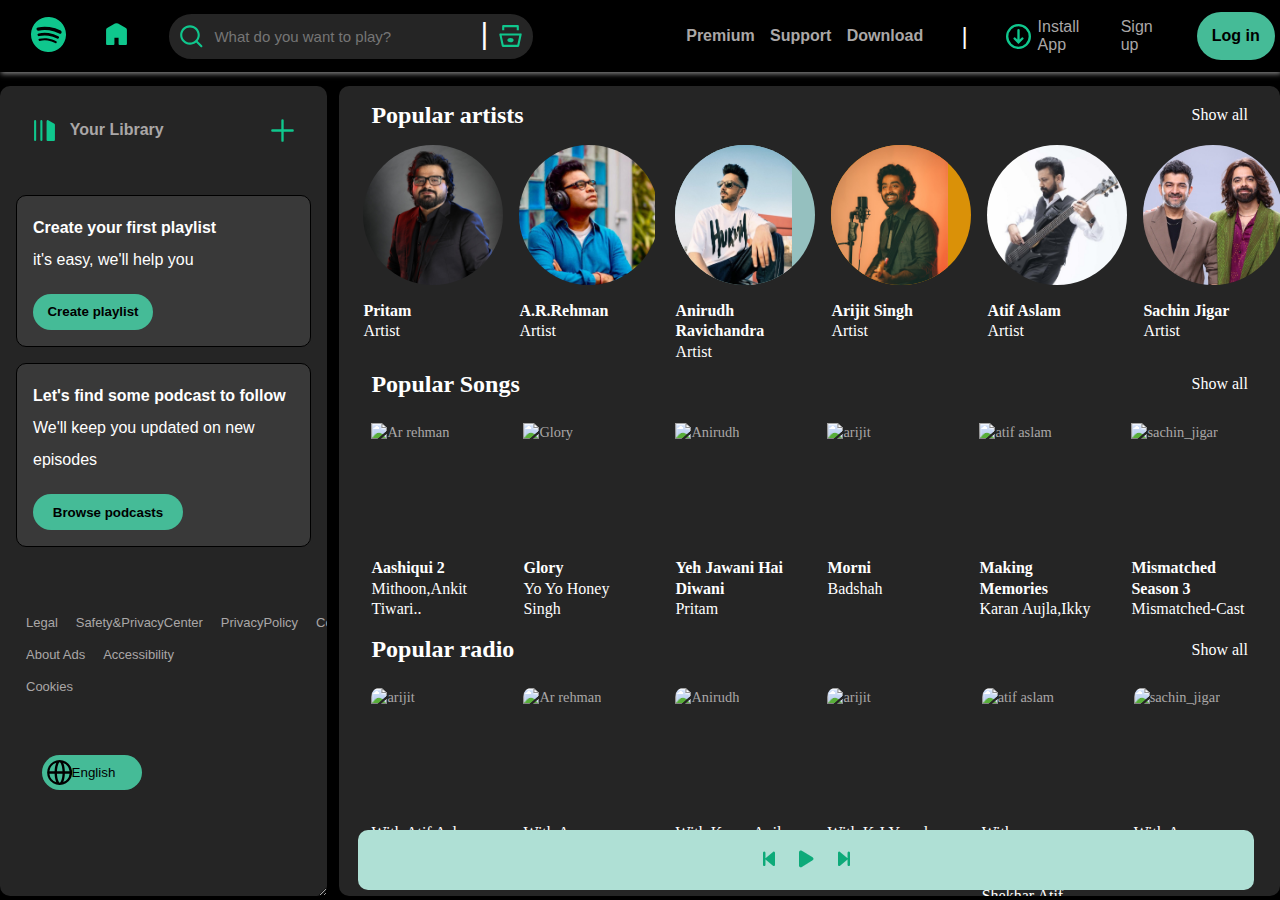
==== commit 4f2e98b9: "play button and player is working together now" ====
--- a/index.html
+++ b/index.html
@@ -183,7 +183,7 @@
               </div>
             </div>
             <!-- card2 -->
-            <div id="scard1" class="Glory title">
+            <div id="scard1" class="blory title">
               <div class=" img">
               <img src="https://i.scdn.co/image/ab67616d0000b273aad3f4b601ae8763b3fc4e88" alt="Glory">
               </div>
@@ -194,7 +194,7 @@
                 </div>
             </div>
             <!-- card3 -->
-             <div id="scard1" class="Yeh_Jawani_Hai title">
+             <div id="scard1" class="ceh_Jawani_Hai title">
               <div class=" img">
               <img src="https://i.scdn.co/image/ab67616d0000b273707ea5b8023ac77d31756ed4" alt="Anirudh">
               </div>
@@ -205,18 +205,18 @@
                 </div>
             </div>
             <!-- card4 -->
-             <div id="scard1">
-              <div class=" img">
-              <img  src="https://i.scdn.co/image/ab67616d0000b2737f35adfbec3bb2bc8256802b" alt="arijit">
-              </div>
-               <p id="para">Who(Remixes)</p>
-                <p>Jimin</p>  
+             <div id="scard1" class="Dorni_Badshah title">
+              <div class=" img">
+              <img  src="https://pagalnew.com/coverimages/Morni-Badshah-500-500.jpg" alt="arijit">
+              </div>
+               <p id="para">Morni</p>
+                <p>Badshah</p>  
                 <div id="playbutton">
                   <img src="SVG/play.svg" alt="playbutton">
                 </div>
             </div>
             <!-- card5 -->
-             <div id="scard1">
+             <div id="scard1" class="Eaking_Memories title">
               <div class=" img">
               <img src="https://i.scdn.co/image/ab67616d0000b273bb25239324c4e16ae01fda36" alt="atif aslam">
               </div>
@@ -227,7 +227,7 @@
                 </div>  
             </div>
             <!-- card6 -->
-             <div id="scard1">
+             <div id="scard1" class="Fshq_Hai title">
               <div class=" img">
               <img src="https://i.scdn.co/image/ab67616d0000b27379f4a87c23143f0abb14c279" alt="sachin_jigar">
               </div>
@@ -238,7 +238,7 @@
                 </div>  
             </div>
             <!-- card 7 -->
-             <div id="scard1">
+             <div id="scard1" class="JoTumMereHo title">
               <div class=" img">
               <img src="https://i.scdn.co/image/ab67616d0000b27372a77d038887cdc425f5ee55" alt="sachin_jigar">
               </div>
--- a/style.css
+++ b/style.css
@@ -272,7 +272,7 @@
 }
 #card1:hover,#scard1:hover{
     background: linear-gradient(#252525, #2d2d2d);
-    transition: all 20s ease-in;
+    /* transition: all 20s ease-in; */
 }
 #para{
     font-weight: bolder;
@@ -331,7 +331,8 @@
     align-items: center;
     justify-content: center;
     overflow: hidden;
-    background: rgb(49, 220, 63);
+    /* background: rgb(49, 220, 63); */
+    background: #0cf5ab;
 }
 #playbutton img{
     width: 70%;
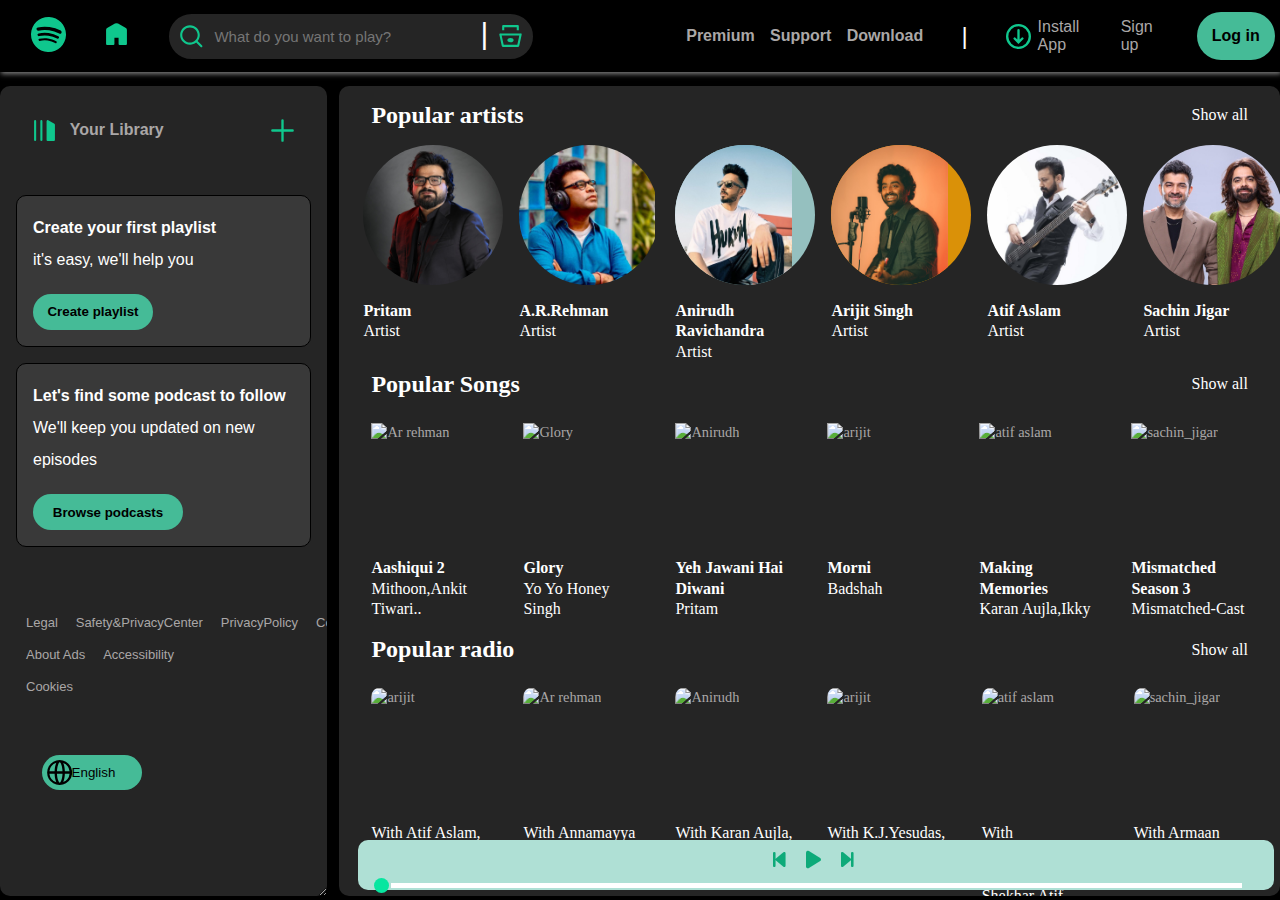
==== commit 6ac8e778: "adding seekbar" ====
--- a/index.html
+++ b/index.html
@@ -467,10 +467,18 @@
         </div>
         <div class="player">
           <div class="controls" id="controller">
+            <div class="songInfo"></div>
+            <div>
             <i id="prev" class="fa-solid fa-backward-step"></i>
             <i id="play" class="fa-solid fa-play"></i>
             <i id="pause" class="fa-solid fa-circle-pause"></i>
             <i id="next" class="fa-solid fa-forward-step"></i>
+            </div>
+            <div class="songTime"></div>
+          </div>
+          <div class="seekbar">
+            <div class="color"></div>
+            <div class="circle"></div>
           </div>
         </div>
       </div>
--- a/style.css
+++ b/style.css
@@ -342,12 +342,13 @@
 }
 .player{
     width: 70%;
-    height: 60px;
+    height: 50px;
     background: #afe0d5;
     border-radius: 10px;
-    display: flex;
-    justify-content: center;
-    align-items: center;
+    display: grid;
+    padding-inline: 10px;
+    /* gap: 5px; */
+    grid-template-rows: 1fr 1fr;
     position: fixed;
     bottom: 10px;
     /* right: 10px; */
@@ -355,18 +356,69 @@
     z-index: 1;
 }
 .controls{
+    width: 100%;
+    display: flex;
+    height: 40px;
+    justify-content: space-between;
+    align-items: center;
+}
+.controls div{
     width: 12%;
-    display: flex;
-    height: 30px;
-    justify-content: space-between;
-    align-items: center;
+    height: 100%;
+    display: flex;
 }
 i{
+    justify-self: space-between;
     padding: 10px;
     cursor: pointer;
-    font-size: larger;
+    font-size: 20px;
 }
 #pause{
     display: none;
-    font-size: x-large;
+    font-size: 20px;
+}
+.seekbar{
+    cursor: pointer;
+    position: relative;
+    width: 95%;
+    height: 5px;
+    display: flex;
+    margin: auto;
+    background: white;
+}
+.color{
+    height: 100%;
+    width: 0%;
+    transition: width 0.5s ;
+    background: #08e6a0;
+    position: absolute;
+    bottom: 0;
+}
+.circle{
+    left: -2%;
+    height: 15px ;
+    width: 15px ;
+    transition: left 0.5s;
+    position: absolute;
+    bottom: -5px;
+    background: #08e6a0;
+    border-radius: 50%;
+}
+.songInfo{
+    font-size: large;
+    width: 300px;
+    height: 100%;
+    text-align: center;
+    /* padding: 5px ; */
+    /* box-sizing: border-box; */
+    display: flex;
+    justify-content: center;
+    align-items: center;
+    flex-wrap: nowrap;
+    color: rgb(31, 31, 31);
+}
+.songTime{
+    display: flex;
+    align-items: center;
+    color: rgb(41, 41, 41);
 }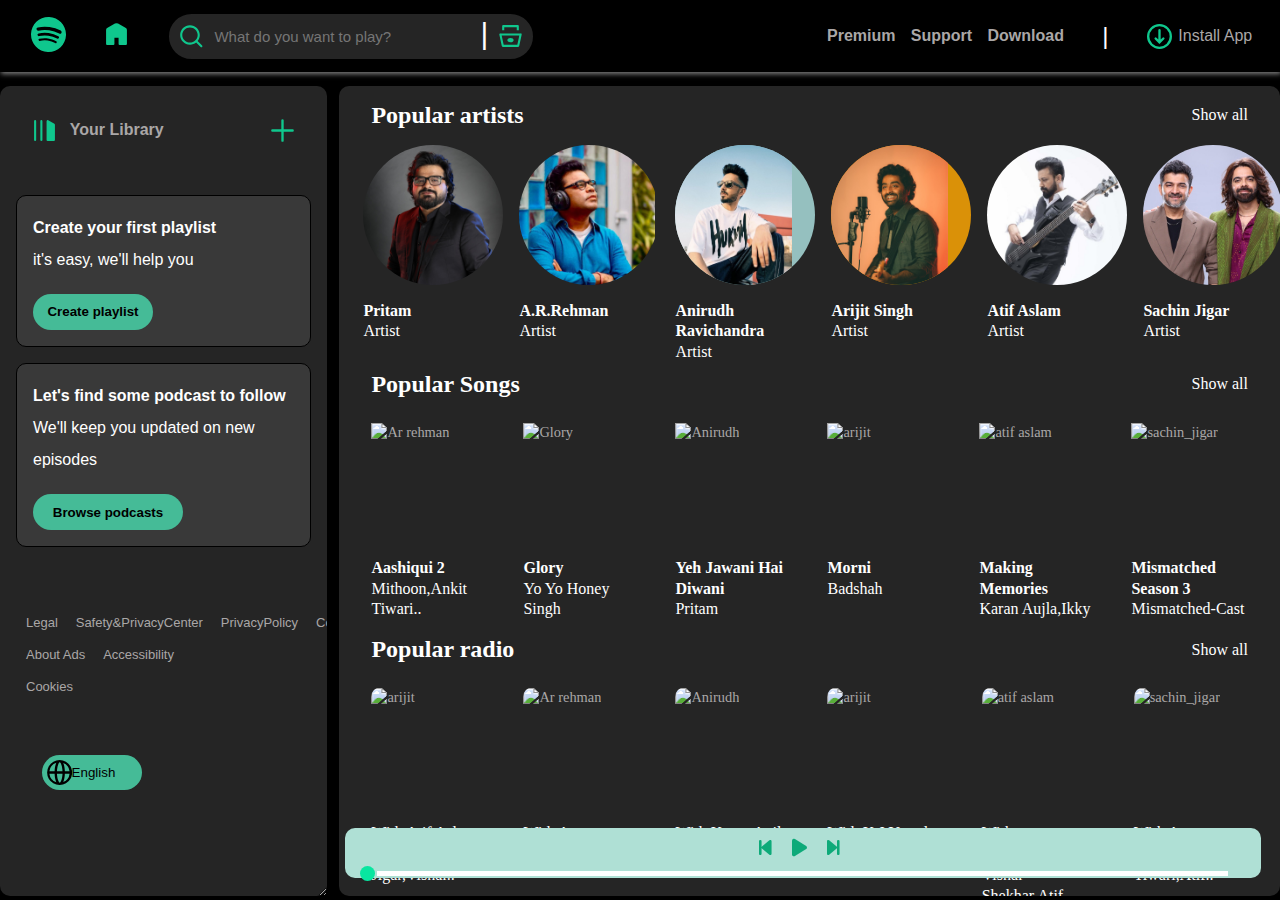
==== commit ce75bda7: "making resposive" ====
--- a/index.html
+++ b/index.html
@@ -35,8 +35,8 @@
             <img src="SVG/download.svg" alt="download img ">
             <p>Install App</p>
           </li>
-          <li >Sign up</li>
-          <button>Log in</button>
+          <!-- <li >Sign up</li>
+          <button>Log in</button> -->
         </ul>
 
       </nav>
@@ -465,6 +465,7 @@
         </div>
         <!-- end -->
         </div>
+        <div class="playerbox">
         <div class="player">
           <div class="controls" id="controller">
             <div class="songInfo"></div>
@@ -481,6 +482,7 @@
             <div class="circle"></div>
           </div>
         </div>
+        </div>
       </div>
 
     </div>
--- a/style.css
+++ b/style.css
@@ -76,7 +76,7 @@
     transition: all 200ms ease-in;
 }
 #sideul{
-    width: 46vw;
+    max-width: 35vw;
 }
 #sideul div{
     display: flex;
@@ -331,7 +331,6 @@
     align-items: center;
     justify-content: center;
     overflow: hidden;
-    /* background: rgb(49, 220, 63); */
     background: #0cf5ab;
 }
 #playbutton img{
@@ -341,7 +340,7 @@
     display: flex;
 }
 .player{
-    width: 70%;
+    width: 70vw;
     height: 50px;
     background: #afe0d5;
     border-radius: 10px;
@@ -350,10 +349,8 @@
     /* gap: 5px; */
     grid-template-rows: 1fr 1fr;
     position: fixed;
-    bottom: 10px;
-    /* right: 10px; */
-    left: 28vw; 
-    z-index: 1;
+    top: 92vh;
+    right: 1.5vw; 
 }
 .controls{
     width: 100%;
@@ -421,4 +418,18 @@
     display: flex;
     align-items: center;
     color: rgb(41, 41, 41);
+}
+
+@media screen and (max-width :1100px) {
+    .left{
+        position: relative;
+        right: 70vw;
+    }
+    .right{
+        width: 100vw;
+    }
+    .player{
+        width: 85vw;
+        right: 7.5vw;
+    }
 }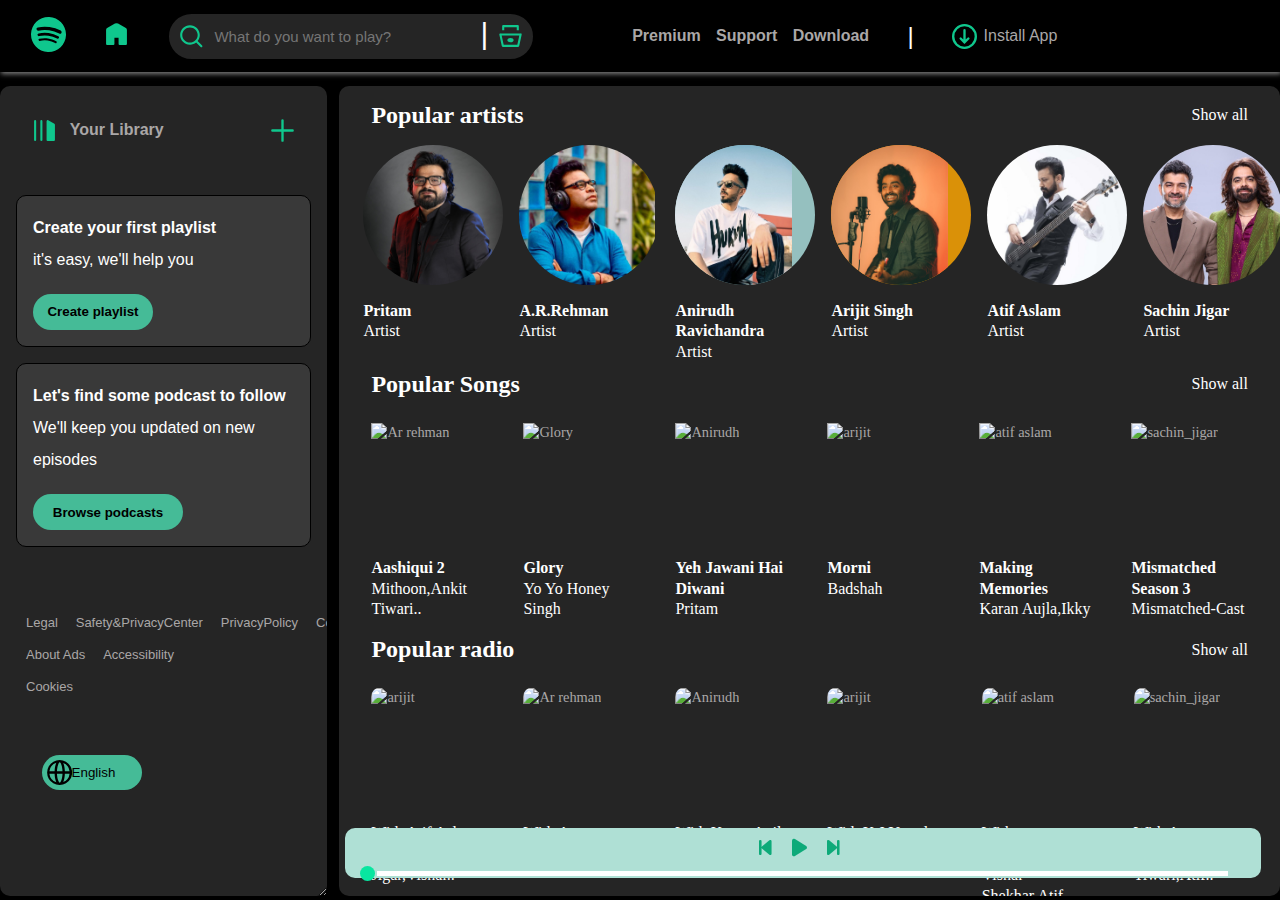
==== commit 99d59e98: "responsive website is ready" ====
--- a/index.html
+++ b/index.html
@@ -38,7 +38,9 @@
           <!-- <li >Sign up</li>
           <button>Log in</button> -->
         </ul>
-
+        <div class="hamburger">
+        <i id="bar" class="fa-solid fa-bars"></i>
+        </div>
       </nav>
       <div class="containor flex ">
       <div class="left">
--- a/style.css
+++ b/style.css
@@ -1,22 +1,28 @@
-body{
-    background: black; 
+body {
+    background: black;
     color: white;
 }
-*{
+
+* {
     margin: 0;
     padding: 0;
 }
-nav{
-    max-width:100vw;
+
+nav {
+    max-width: 100vw;
     box-shadow: 1px 2px 5px gray;
     height: 8vh;
     box-sizing: border-box;
     padding: 5px;
     display: flex;
-    justify-content: space-between;
-}
-ul{
-    font-family:sans-serif  ;
+    /* justify-content: space-between; */
+}
+nav>div{
+    display: none;
+}
+
+ul {
+    font-family: sans-serif;
     font-weight: 420;
     height: 100%;
     width: 45vw;
@@ -25,26 +31,31 @@
     display: flex;
     gap: 3vw;
 }
-ul>li,#listdiv img{
+
+ul>li,
+#listdiv img {
     list-style: none;
     cursor: pointer;
 }
-#listdiv{
+
+#listdiv {
     border: 2px solid black;
     border-radius: 40px;
     background: #252525;
     padding: 3px;
-    box-shadow: 1px 1px 3px gray,-1px -1px px gray;
+    box-shadow: 1px 1px 3px gray, -1px -1px px gray;
     padding-inline: 10px;
     display: flex;
     box-sizing: border-box;
     gap: 10px;
     align-items: center;
 }
-#listdiv>p{
+
+#listdiv>p {
     font-size: 30px;
     margin-bottom: 5px;
 }
+
 #listdiv>input,
 #listdiv>input:visited {
     color: white;
@@ -55,43 +66,58 @@
     height: 25px;
     width: 20vw;
 }
-#listdiv:hover{
+
+#listdiv:hover {
     border: 2px solid rgb(56, 180, 143);
 }
-img{
+
+img {
     height: 25px;
 }
-li>img,#listdiv img,.library p img,.library img,i{
-filter: invert(54%) sepia(68%) saturate(499%) hue-rotate(110deg) brightness(99%) contrast(99%);
+
+li>img,
+#listdiv img,
+.library p img,
+.library img,
+i {
+    filter: invert(54%) sepia(68%) saturate(499%) hue-rotate(110deg) brightness(99%) contrast(99%);
     z-index: 1;
 }
-#sideul button:hover{
+
+#sideul button:hover {
     transform: scale(1.05);
     color: white;
     transition: all 200ms ease-in;
 }
-#sideul div li:hover,#sideul li:hover{
+
+#sideul div li:hover,
+#sideul li:hover {
     transform: scale(1.1);
     color: white;
     transition: all 200ms ease-in;
 }
-#sideul{
+
+#sideul {
     max-width: 35vw;
 }
-#sideul div{
+
+#sideul div {
     display: flex;
     gap: 1.2vw;
 }
-#sideul li{
+
+#sideul li {
     color: rgb(170, 167, 167);
 }
-#sideul div li{
+
+#sideul div li {
     list-style: none;
     cursor: pointer;
     font-weight: bold;
     color: rgb(170, 167, 167);
 }
-ul button{
+
+ul button {
     padding: 15px;
     width: 100px;
     background: rgb(69, 187, 151);
@@ -101,16 +127,17 @@
     font-weight: bolder;
     cursor: pointer;
 }
-#Install{
+
+#Install {
     display: flex;
     align-items: center;
     gap: 0.5vw;
     color: rgb(170, 167, 167);
-    width:110px;
+    width: 110px;
 }
 
 /* left section starts  */
-.containor{
+.containor {
     max-width: 100vw;
     padding-top: 1.5vh;
     display: flex;
@@ -120,7 +147,7 @@
     margin: auto;
 }
 
-.left{
+.left {
     resize: horizontal;
     overflow-x: auto;
     background: #252525;
@@ -128,40 +155,48 @@
     font-family: sans-serif;
     width: 24vw;
 }
-.left div , .left{
+
+.left div,
+.left {
     padding: 1rem;
 }
 
 /* left section */
-.library p{
-    display: flex;
-    align-items: center;
-    gap:1vw;
+.library p {
+    display: flex;
+    align-items: center;
+    gap: 1vw;
     color: rgb(170, 167, 167);
-    font-weight:bold;
-}
-.library{
+    font-weight: bold;
+}
+
+.library {
     display: flex;
     justify-content: space-between;
     margin-bottom: 4vh;
 }
-#playlist{
+
+#playlist {
     display: grid;
     height: 40vh;
     grid-template-columns: 1fr;
-    overflow:auto;
+    overflow: auto;
     gap: 1vh;
     margin: 0;
     padding: 0;
 }
-#create,#podcast{
+
+#create,
+#podcast {
     border: 1px solid black;
     line-height: 2;
     border-radius: 10px;
     height: fit-content;
     background: #393939;
 }
-#create button,#podcast button{
+
+#create button,
+#podcast button {
     margin-top: 2vh;
     background: rgb(69, 187, 151);
     height: 4vh;
@@ -171,19 +206,23 @@
     border-radius: 50px;
     padding: 5px;
 }
+
 #create button:hover,
-#podcast button:hover{
+#podcast button:hover {
     transform: scale(1.05);
     transition: transform 100ms ease-in;
 }
-#podcast button{
+
+#podcast button {
     width: 150px;
 }
-#create :nth-child(1),#podcast :nth-child(1){
+
+#create :nth-child(1),
+#podcast :nth-child(1) {
     font-weight: bold;
 }
 
-#footer{
+#footer {
     margin-top: 5vh;
     display: flex;
     padding: 10px;
@@ -192,27 +231,32 @@
     line-height: 2;
     gap: 0.5vw;
 }
-#footer p{
+
+#footer p {
     width: 100%;
     display: flex;
     gap: 1.4vw;
 }
+
 #fp2 {
     width: 100%;
     display: flex;
     gap: 2vw;
 }
-a{
+
+a {
     text-decoration: none;
     color: rgb(170, 167, 167);
 }
-a:hover{
+
+a:hover {
     color: white;
     transform: scale(1.05);
     transition: all 100ms ease;
     text-decoration: underline;
 }
-#lang{
+
+#lang {
     display: flex;
     align-items: center;
     width: 100px;
@@ -225,7 +269,7 @@
 }
 
 /* right section starts here */
-.right{
+.right {
     position: relative;
     border-radius: 10px;
     padding: 1rem;
@@ -233,19 +277,22 @@
     width: 74vw;
     overflow-y: scroll;
 }
-.artistCard{
+
+.artistCard {
     width: 100%;
     margin: 0;
     padding: 0;
 }
-.topline{
-    
+
+.topline {
+
     display: flex;
     margin-bottom: .5rem;
     padding-inline: 1rem;
     align-items: center;
     justify-content: space-between;
 }
+
 #card1 div {
     border-radius: 50%;
     height: 140px;
@@ -259,33 +306,43 @@
     height: 100%;
     object-fit: contain;
 }
-#card1{
+
+#card1 {
     position: relative;
     padding: .5rem;
     border-radius: 10px;
     line-height: 1.3;
     font-size: 1rem;
 }
-#card1 :last-child,#scard1 :last-child{
+
+#card1 :last-child,
+#scard1 :last-child {
     font-size: 0.9rem;
     color: rgb(170, 167, 167);
 }
-#card1:hover,#scard1:hover{
+
+#card1:hover,
+#scard1:hover {
     background: linear-gradient(#252525, #2d2d2d);
     /* transition: all 20s ease-in; */
 }
-#para{
+
+#para {
     font-weight: bolder;
 }
-#para:hover{
+
+#para:hover {
     text-decoration: underline;
 }
-.topline>h2:hover,.topline p:hover{
+
+.topline>h2:hover,
+.topline p:hover {
     /* font-weight: bold; */
     cursor: pointer;
     text-decoration: underline;
 
 }
+
 #scard1 div {
     /* border-radius: 50%; */
     height: 120px;
@@ -293,6 +350,7 @@
     width: 120px;
     overflow: hidden;
 }
+
 #rcard1 div {
     border-radius: 10px;
     height: 120px;
@@ -306,10 +364,12 @@
     height: 100%;
     object-fit: contain;
 }
-.songlist,.artists {
+
+.songlist,
+.artists {
     width: 100%;
     display: grid;
-    grid-template-columns: repeat(7,1fr);
+    grid-template-columns: repeat(7, 1fr);
 }
 
 #scard1 {
@@ -319,7 +379,8 @@
     line-height: 1.3;
     font-size: 1rem;
 }
-#playbutton{
+
+#playbutton {
     width: 40px !important;
     height: 40px !important;
     border-radius: 50px;
@@ -333,13 +394,17 @@
     overflow: hidden;
     background: #0cf5ab;
 }
-#playbutton img{
+
+#playbutton img {
     width: 70%;
 }
-#scard1:hover #playbutton,#card1:hover #playbutton{
-    display: flex;
-}
-.player{
+
+#scard1:hover #playbutton,
+#card1:hover #playbutton {
+    display: flex;
+}
+
+.player {
     width: 70vw;
     height: 50px;
     background: #afe0d5;
@@ -350,31 +415,36 @@
     grid-template-rows: 1fr 1fr;
     position: fixed;
     top: 92vh;
-    right: 1.5vw; 
-}
-.controls{
+    right: 1.5vw;
+}
+
+.controls {
     width: 100%;
     display: flex;
     height: 40px;
     justify-content: space-between;
     align-items: center;
 }
-.controls div{
+
+.controls div {
     width: 12%;
     height: 100%;
     display: flex;
 }
-i{
+
+i {
     justify-self: space-between;
     padding: 10px;
     cursor: pointer;
     font-size: 20px;
 }
-#pause{
+
+#pause {
     display: none;
     font-size: 20px;
 }
-.seekbar{
+
+.seekbar {
     cursor: pointer;
     position: relative;
     width: 95%;
@@ -383,25 +453,28 @@
     margin: auto;
     background: white;
 }
-.color{
+
+.color {
     height: 100%;
     width: 0%;
-    transition: width 0.5s ;
+    transition: width 0.5s;
     background: #08e6a0;
     position: absolute;
     bottom: 0;
 }
-.circle{
+
+.circle {
     left: -2%;
-    height: 15px ;
-    width: 15px ;
+    height: 15px;
+    width: 15px;
     transition: left 0.5s;
     position: absolute;
     bottom: -5px;
     background: #08e6a0;
     border-radius: 50%;
 }
-.songInfo{
+
+.songInfo {
     font-size: large;
     width: 300px;
     height: 100%;
@@ -414,22 +487,135 @@
     flex-wrap: nowrap;
     color: rgb(31, 31, 31);
 }
-.songTime{
+
+.songTime {
     display: flex;
     align-items: center;
     color: rgb(41, 41, 41);
 }
 
-@media screen and (max-width :1100px) {
-    .left{
+@media (min-width:800px) and (max-width :1100px) {
+    .left {
         position: relative;
         right: 70vw;
-    }
-    .right{
+        display: none;
+    }
+
+    nav {
+        max-width: 100vw;
+        /* justify-self: unset; */
+        gap: 5vw;
+    }
+
+    .right {
+        overflow-x: hidden;
         width: 100vw;
     }
-    .player{
+
+    .artists,
+    .songlist {
+        overflow-x: auto;
+    }
+
+    .containor {
+        width: 100vw;
+        height: 100vh;
+    }
+
+    .player {
         width: 85vw;
         right: 7.5vw;
     }
+
+    #listdiv {
+        display: none;
+    }
+
+}
+
+@media (max-width :500px) {
+    .left {
+        position: absolute;
+        left: 150vw;
+        width: 80%;
+        z-index: 1;
+        display: none;
+        transition: all 1s;
+    }
+    .containor{
+        /* position: relative; */
+    }
+
+    #sideul {
+        display: none;
+    }
+
+    nav {
+        display: flex;
+        align-items: center;
+        justify-content: space-between;
+    }
+
+
+    .right {
+        position: relative;
+        z-index: 0;
+        /* margin-right: 60vw; */
+        overflow-x: hidden;
+        width: 100vw !important;
+    }
+
+    #bar,
+    nav ul li img,
+    #listdiv img {
+        height: 20px !important;
+        font-size: larger;
+    }
+
+    #listdiv {
+        box-sizing: border-box;
+        width: 100%;
+        height: 80%;
+    }
+    nav>div{
+        display: inline-block;
+        width: fit-content;
+        cursor: pointer;
+    }
+
+    #listdiv p {
+        margin-top: 2px;
+        align-self: center;
+        font-size: medium;
+    }
+
+    #listdiv input {
+        font-size: small;
+    }
+
+    .artists,
+    .songlist {
+        overflow-x: auto;
+    }
+
+    .containor {
+        width: 100vw;
+        height: 100vh;
+    }
+
+    .player {
+        height: 49px;
+        width: 85vw;
+        right: 5vw;
+    }
+    .topline{
+        margin-top: 10px;
+        font-size:small;
+    }
+
+    #card1 div,
+    #scard1 div {
+        height: 100px;
+        width: 100px;
+    }
 }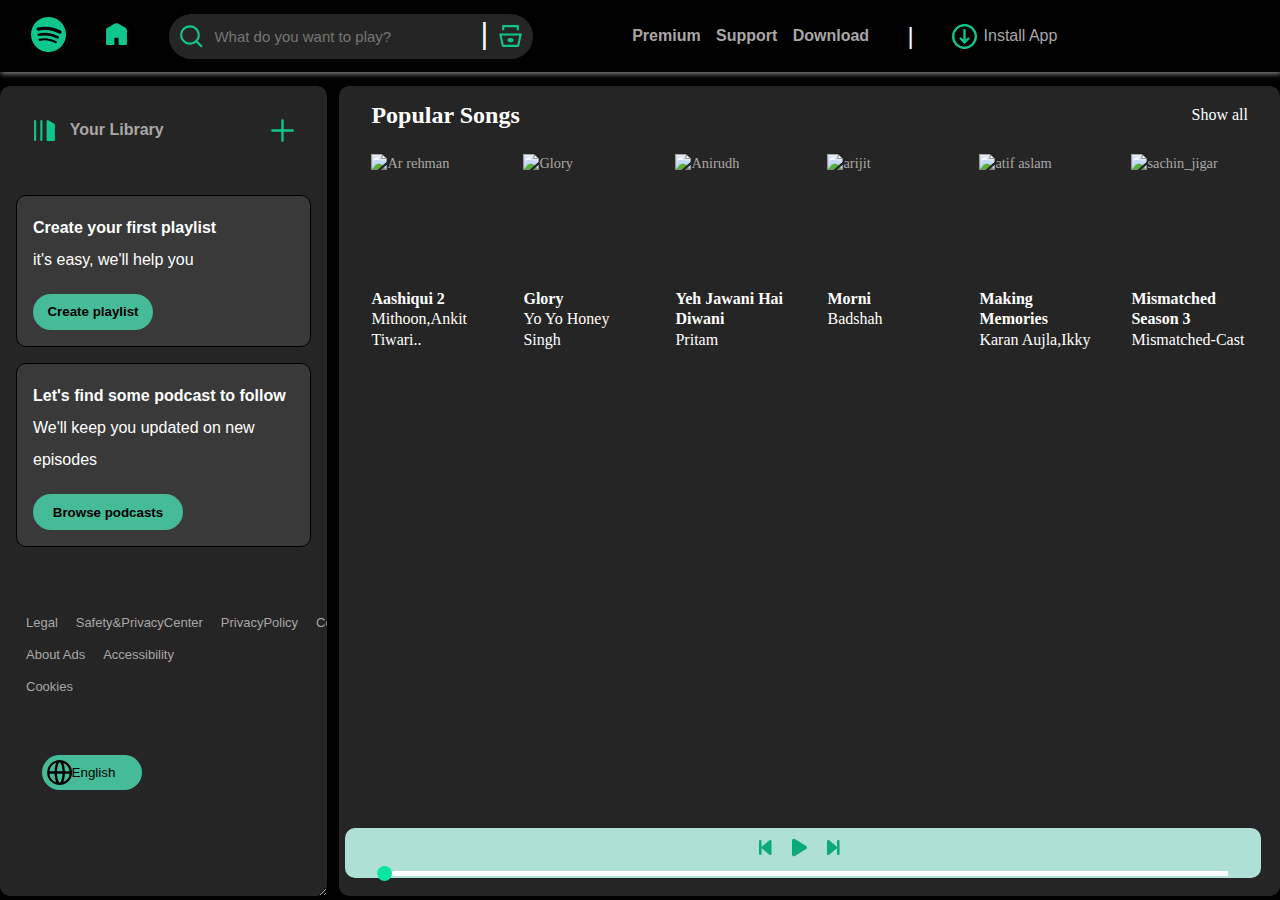
==== commit 66c2710a: "clean and making it smalll" ====
--- a/index.html
+++ b/index.html
@@ -82,91 +82,7 @@
       </div>
       <!-- right section starts -->
       <div class="right">
-        <div class="artistCard">
-          <div class="topline">
-            <h2 >Popular artists</h2>
-            <p>Show all</p>
-          </div>
-          <div class="artists">
-            <div id="card1">
-              <div class=" img">
-              <img src="images/pritam.jpg" alt="">
-              </div>
-               <p id="para">Pritam</p>
-                <p>Artist</p>  
-                <div id="playbutton">
-                  <img src="SVG/play.svg" alt="playbutton">
-                </div>
-            </div>
-            <!-- card2 -->
-             <div id="card1">
-              <div class=" img">
-              <img src="images/A.R.rehman.jpg" alt="Ar rehman">
-              </div>
-               <p id="para">A.R.Rehman</p>
-                <p>Artist</p>  
-                <div id="playbutton">
-                  <img src="SVG/play.svg" alt="playbutton">
-                </div>
-            </div>
-            <!-- card3 -->
-             <div id="card1">
-              <div style="background: rgb(149, 192, 191);" class=" img">
-              <img src="images/anirudh.jpg" alt="Anirudh">
-              </div>
-               <p id="para">Anirudh <br> Ravichandra</p>
-               <p id="para"></p>
-                <p>Artist</p>  
-                <div id="playbutton">
-                  <img src="SVG/play.svg" alt="playbutton">
-                </div>
-            </div>
-            <!-- card4 -->
-             <div id="card1">
-              <div style="background: rgb(218, 145, 8);" class=" img">
-              <img  src="images/arijit.jpg" alt="arijit">
-              </div>
-               <p id="para">Arijit Singh</p>
-                <p>Artist</p>  
-                <div id="playbutton">
-                  <img src="SVG/play.svg" alt="playbutton">
-                </div>
-            </div>
-            <!-- card5 -->
-             <div id="card1">
-              <div class=" img">
-              <img src="images/atif-aslam.jpg" alt="atif aslam">
-              </div>
-               <p id="para">Atif Aslam</p>
-                <p>Artist</p>  
-                <div id="playbutton">
-                  <img src="SVG/play.svg" alt="playbutton">
-                </div>
-            </div>
-            <!-- card6 -->
-             <div id="card1">
-              <div class=" img">
-              <img src="images/sachin_jigar.jpg" alt="sachin_jigar">
-              </div>
-               <p id="para">Sachin Jigar</p>
-                <p>Artist</p>  
-                <div id="playbutton">
-                  <img src="SVG/play.svg" alt="playbutton">
-                </div>
-            </div>
-            <!-- card7 -->
-             <div id="card1">
-              <div class=" img">
-              <img src="images/vishal_shekahr.jpg" alt="vishal_shekahr">
-              </div>
-               <p id="para">Vishal Shekhar</p>
-                <p>Artist</p>
-                <div id="playbutton">
-                  <img src="SVG/play.svg" alt="playbutton">
-                </div>  
-            </div>
-          </div>
-        </div>
+        
         <!-- songs -->
          <div class="artistCard">
           <div class="topline">
@@ -252,221 +168,7 @@
             </div>
           </div>
         </div>
-        <!-- Radio -->
-         <div class="artistCard">
-          <div class="topline">
-            <h2 >Popular radio</h2>
-            <p>Show all</p>
-          </div>
-          <div class="songlist">
-            <div  id="scard1">
-              <div style="border-radius: 10px;" class=" img">
-              <img src="https://pickasso.spotifycdn.com/image/ab67c0de0000deef/dt/v1/img/radio/artist/4YRxDV8wJFPHPTeXepOstw/en" alt="arijit">
-              </div>
-                <p>With Atif Aslam, Sachin-Jigar,Vishal..</p>  
-                <div id="playbutton">
-                  <img src="SVG/play.svg" alt="playbutton">
-                </div>
-            </div>
-            <!-- card2 -->
-             <div id="scard1">
-              <div style="border-radius: 10px;" class=" img">
-              <img src="https://pickasso.spotifycdn.com/image/ab67c0de0000deef/dt/v1/img/radio/artist/2ae6PxICSOZHvjqiCcgon8/en" alt="Ar rehman">
-              </div>
-                <p>With Annamayya Keerthana,A.R...</p>  
-                <div id="playbutton">
-                  <img src="SVG/play.svg" alt="playbutton">
-                </div>
-            </div>
-            <!-- card3 -->
-             <div id="scard1">
-              <div style="border-radius: 10px;" class=" img">
-              <img src="https://pickasso.spotifycdn.com/image/ab67c0de0000deef/dt/v1/img/radio/artist/2FKWNmZWDBZR4dE5KX4plR/en" alt="Anirudh">
-              </div>
-                <p>With Karan Aujla, Shubh,Sidhu ...</p>
-                <div id="playbutton">
-                  <img src="SVG/play.svg" alt="playbutton">
-                </div>  
-            </div>
-            <!-- card4 -->
-             <div id="scard1">
-              <div style="border-radius: 10px;" class=" img">
-              <img  src="https://pickasso.spotifycdn.com/image/ab67c0de0000deef/dt/v1/img/radio/artist/3m49WVMU4zCkaVEKb8kFW7/en" alt="arijit">
-              </div>
-                <p>With K.J.Yesudas, Swarnalatha,Uma..</p>  
-                <div id="playbutton">
-                  <img src="SVG/play.svg" alt="playbutton">
-                </div>
-            </div>
-            <!-- card5 -->
-             <div id="scard1">
-              <div style="border-radius: 10px;" class=" img">
-              <img src="https://pickasso.spotifycdn.com/image/ab67c0de0000deef/dt/v1/img/radio/artist/0oOet2f43PA68X5RxKobEy/en" alt="atif aslam">
-              </div>
-                <p>With A.R.Rehman, Vishal-Shekhar,Atif..</p> 
-                <div id="playbutton">
-                  <img src="SVG/play.svg" alt="playbutton">
-                </div> 
-            </div>
-            <!-- card6 -->
-             <div id="scard1">
-              <div style="border-radius: 10px;" class=" img">
-              <img src="https://pickasso.spotifycdn.com/image/ab67c0de0000deef/dt/v1/img/radio/artist/4fEkbug6kZzzJ8eYX6Kbbp/en" alt="sachin_jigar">
-              </div>
-                <p>With Armaan Malik, Ankit Tiwari,Atif..</p>  
-                <div id="playbutton">
-                  <img src="SVG/play.svg" alt="playbutton">
-                </div>
-            </div>
-            <!-- card 7 -->
-             <div id="scard1">
-              <div style="border-radius: 10px;" class=" img">
-              <img src="https://pickasso.spotifycdn.com/image/ab67c0de0000deef/dt/v1/img/radio/artist/1mYsTxnqsietFxj1OgoGbG/en" alt="sachin_jigar">
-              </div>
-                <p>With Anirudh Ravichander,...</p>  
-                <div id="playbutton">
-                  <img src="SVG/play.svg" alt="playbutton">
-                </div>
-            </div>
-          </div>
-        </div>
-        <!-- Featured Charts -->
-         <div class="artistCard">
-          <div class="topline">
-            <h2 >Featured Charts</h2>
-            <p>Show all</p>
-          </div>
-          <div class="songlist">
-            <div id="scard1">
-              <div class=" img">
-              <img src="https://charts-images.scdn.co/assets/locale_en/regional/weekly/region_global_default.jpg" alt="Glory">
-              </div>
-                <p>Your weekly update of the most played track..</p>  
-                <div id="playbutton">
-                  <img src="SVG/play.svg" alt="playbutton">
-                </div>
-            </div>
-            <!-- card2 -->
-             <div id="scard1">
-              <div class=" img">
-              <img src="https://charts-images.scdn.co/assets/locale_en/regional/weekly/region_in_default.jpg" alt="Ar rehman">
-              </div>
-                <p>Your weekly update of the most played track..</p> 
-                <div id="playbutton">
-                  <img src="SVG/play.svg" alt="playbutton">
-                </div> 
-            </div>
-            <!-- card3 -->
-             <div id="scard1">
-              <div class=" img">
-              <img src="https://charts-images.scdn.co/assets/locale_en/regional/daily/region_global_default.jpg" alt="Anirudh">
-              </div>
-                <p>Your daily update of the most played track..</p>  
-                <div id="playbutton">
-                  <img src="SVG/play.svg" alt="playbutton">
-                </div>
-            </div>
-            <!-- card4 -->
-             <div id="scard1">
-              <div class=" img">
-              <img  src="https://charts-images.scdn.co/assets/locale_en/viral/daily/region_global_default.jpg" alt="arijit">
-              </div>
-                <p>Your daily update of the most played track..</p>  
-                <div id="playbutton">
-                  <img src="SVG/play.svg" alt="playbutton">
-                </div>
-            </div>
-            <!-- card5 -->
-             <div id="scard1">
-              <div class=" img">
-              <img src="https://charts-images.scdn.co/assets/locale_en/viral/daily/region_in_default.jpg" alt="atif aslam">
-              </div>
-                <p>Your daily update of the most played track..</p>  
-                <div id="playbutton">
-                  <img src="SVG/play.svg" alt="playbutton">
-                </div>
-            </div>
-        </div>
-        <!-- India's Best -->
-         <div class="artistCard">
-          <div class="topline">
-            <h2 >India's Best</h2>
-            <p>Show all</p>
-          </div>
-          <div class="songlist">
-            <div id="scard1">
-              <div class=" img">
-              <img src="https://i.scdn.co/image/ab67706f000000022a892868297cec430f6fdeaf" alt="I-pop icons">
-              </div>
-                <p>Hottest tracks from your favourite i-Pop</p>  
-                <div id="playbutton">
-                  <img src="SVG/play.svg" alt="playbutton">
-                </div>
-            </div>
-            <!-- card2 -->
-             <div id="scard1">
-              <div class=" img">
-              <img src="https://i.scdn.co/image/ab67706f0000000213c0e9696b1b67551355fa64" alt="bollywood central">
-              </div>
-                <p>Bollywood Central,jab baje toh seedha..</p> 
-                <div id="playbutton">
-                  <img src="SVG/play.svg" alt="playbutton">
-                </div> 
-            </div>
-            <!-- card3 -->
-             <div id="scard1">
-              <div class=" img">
-              <img src="https://i.scdn.co/image/ab67706f000000024546eb67c6c1669f83865632" alt="punjabi hits">
-              </div>
-                <p>Ultimate 101 Punjabi Hits with Karan Aujla</p>  
-                <div id="playbutton">
-                  <img src="SVG/play.svg" alt="playbutton">
-                </div>
-            </div>
-            <!-- card4 -->
-             <div id="scard1">
-              <div class=" img">
-              <img  src="https://i.scdn.co/image/ab67706f000000024e1563387174f7a0c6b5e0ca" alt="Kollywood">
-              </div>
-                <p>Finest collection of Tamil Music from the..</p> 
-                <div id="playbutton">
-                  <img src="SVG/play.svg" alt="playbutton">
-                </div> 
-            </div>
-            <!-- card5 -->
-             <div id="scard1">
-              <div class=" img">
-              <img src="https://i.scdn.co/image/ab67706f00000002dda381d6e4b5ebc246bada8a" alt="atif aslam">
-              </div>
-                <p>The finest set of Telugu music from th..</p>  
-                <div id="playbutton">
-                  <img src="SVG/play.svg" alt="playbutton">
-                </div>
-            </div>
-            <!-- card6 -->
-             <div id="scard1">
-              <div class=" img">
-              <img src="https://i.scdn.co/image/ab67706f00000002e2881c83b28f451044b0b8f7" alt="Mollywood Gold">
-              </div>
-                <p>Finest collection of Tamil Music from the..</p> 
-                <div id="playbutton">
-                  <img src="SVG/play.svg" alt="playbutton">
-                </div> 
-            </div>
-            <!-- card 7 -->
-             <div id="scard1">
-              <div class=" img">
-              <img src="https://i.scdn.co/image/ab67706f000000020eb65502ec7c16e666228501" alt="sachin_jigar">
-              </div>
-                <p>India's Rap Scene Cover-Sidhu..</p>  
-                <div id="playbutton">
-                  <img src="SVG/play.svg" alt="playbutton">
-                </div>
-            </div>
-          </div>
-        </div>
-        <!-- end -->
-        </div>
+      
         <div class="playerbox">
         <div class="player">
           <div class="controls" id="controller">
--- a/style.css
+++ b/style.css
@@ -464,7 +464,7 @@
 }
 
 .circle {
-    left: -2%;
+    /* left: -1%; */
     height: 15px;
     width: 15px;
     transition: left 0.5s;
